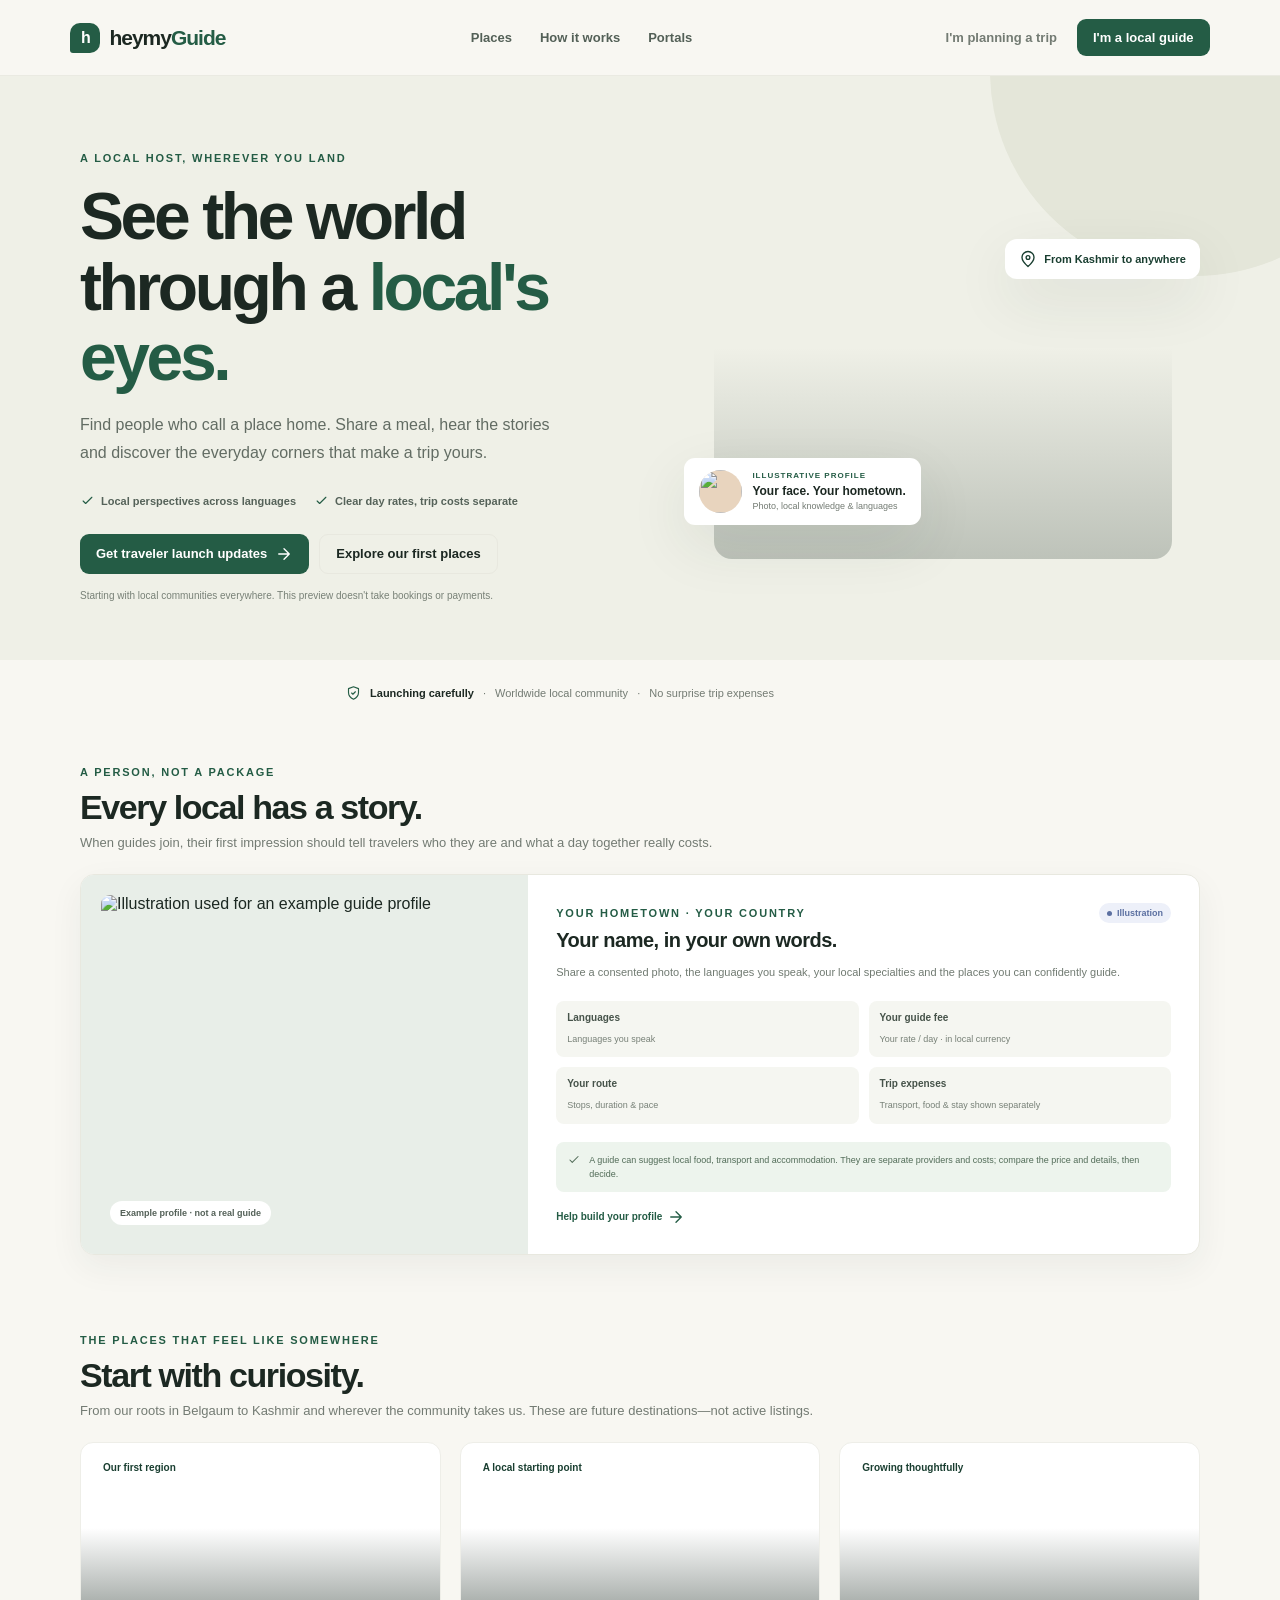
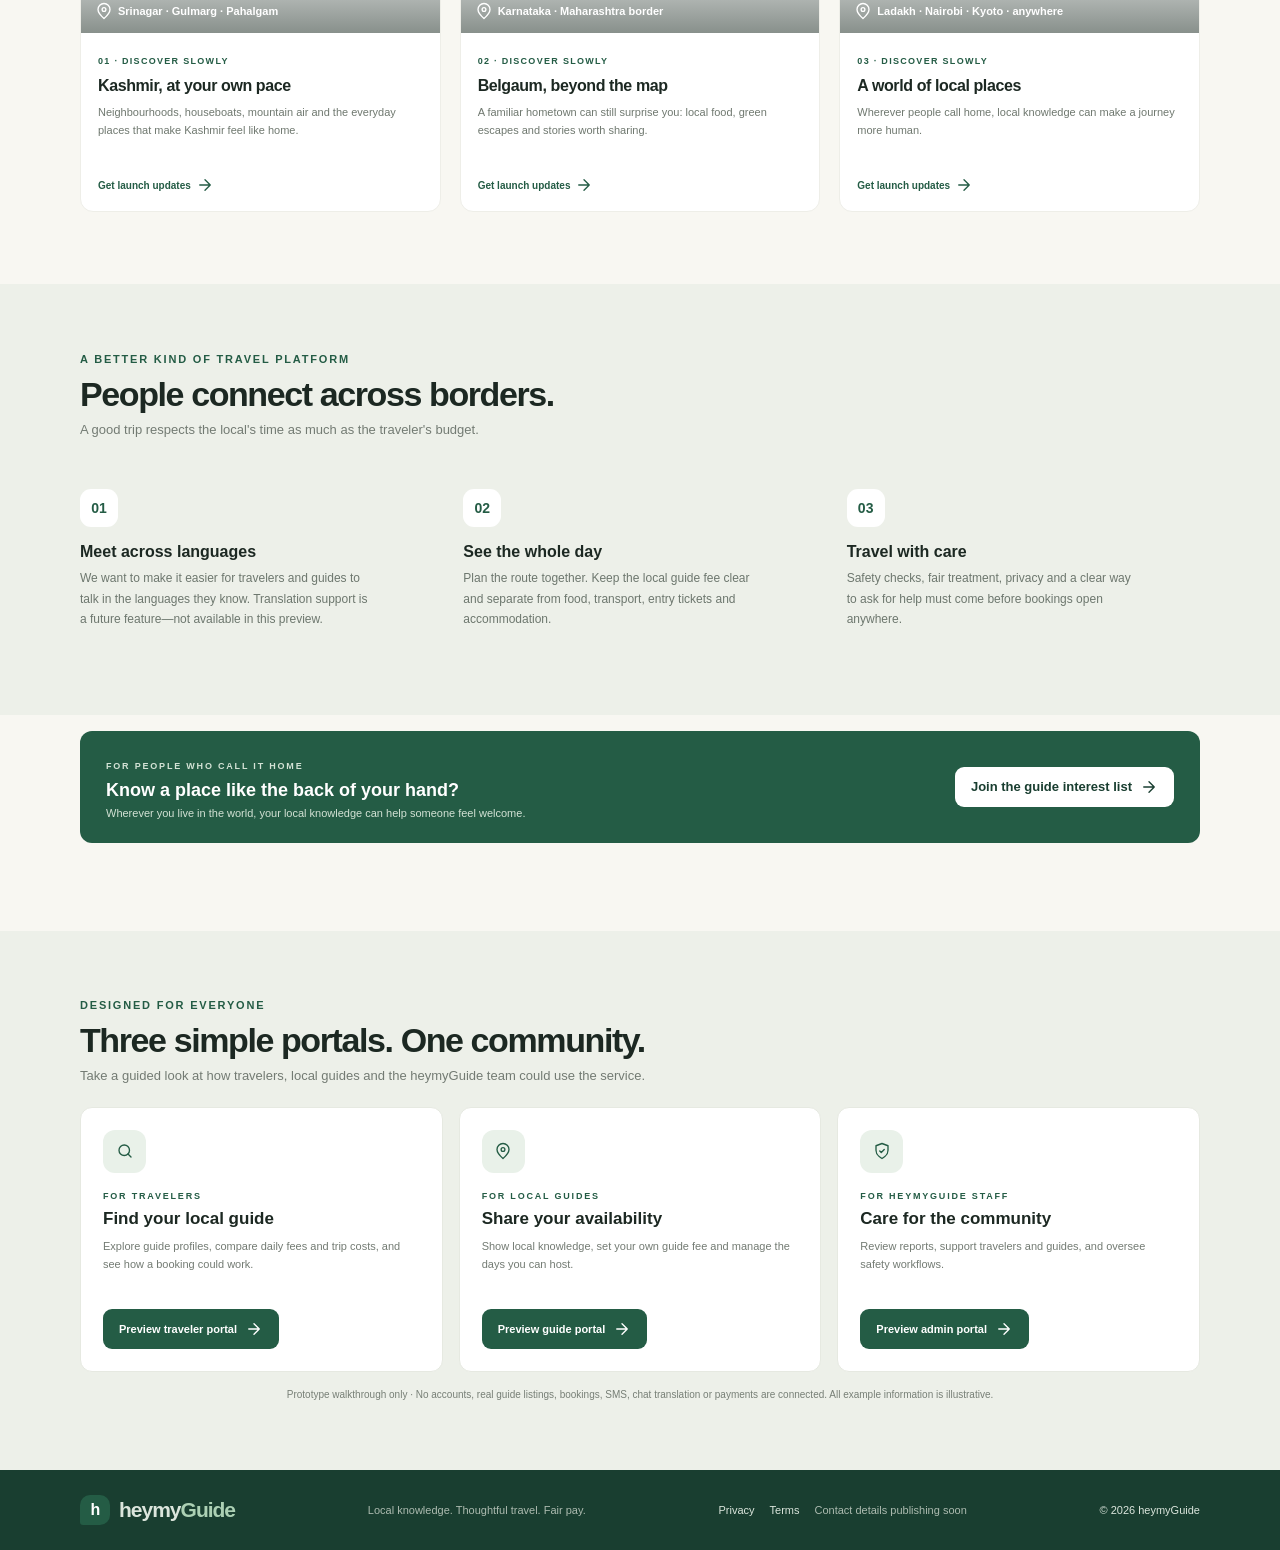
==== public/index.html @ 4f6e4b6c "Add heymyGuide public website Co-authored-by: Copilot <223556219+Copilot@users.noreply.github.com>" ====
<!doctype html>
<html lang="en">
  <head>
    <meta charset="UTF-8" />
    <meta name="viewport" content="width=device-width, initial-scale=1.0" />
    <meta name="theme-color" content="#f8f7f2" />
    <meta
      name="description"
      content="Travel beyond the guidebook with heymyGuide. Join our traveler launch list or help shape a more local way to explore."
    />
    <meta property="og:type" content="website" />
    <meta property="og:locale" content="en_IN" />
    <meta property="og:title" content="heymyGuide — travel like you belong" />
    <meta property="og:description" content="Discover local knowledge, thoughtful travel and clearer costs. Coming soon." />
    <meta name="color-scheme" content="light" />
    <link rel="icon" href="data:image/svg+xml,%3Csvg xmlns='http://www.w3.org/2000/svg' viewBox='0 0 40 40'%3E%3Crect width='40' height='40' rx='12' fill='%23245c45'/%3E%3Ctext x='12' y='29' fill='white' font-family='Arial' font-size='29' font-weight='700'%3Eh%3C/text%3E%3C/svg%3E" />
    <title>heymyGuide — travel like you belong</title>
    <link rel="stylesheet" href="styles.css" />
    <script src="app.js" defer></script>
  </head>
  <body>
    <div id="app"></div>
    <noscript>This heymyGuide prototype requires JavaScript to run.</noscript>
  </body>
</html>
---- public/styles.css ----
:root {
  color-scheme: light;
  --ink: #1c2822;
  --muted: #737b73;
  --line: #e8e8df;
  --paper: #f8f7f2;
  --white: #fff;
  --green: #245c45;
  --green-dark: #193e30;
  --green-light: #e9f1e9;
  --orange: #e9825e;
  --yellow: #f3cb73;
  --red: #bd554d;
  --shadow: 0 20px 60px rgb(34 52 43 / 9%);
  font-family: "DM Sans", sans-serif;
  font-synthesis: none;
  text-rendering: optimizeLegibility;
}

* { box-sizing: border-box; }
body { margin: 0; min-width: 320px; background: var(--paper); color: var(--ink); }
button, input, select, textarea { font: inherit; }
button { cursor: pointer; }
a { color: inherit; text-decoration: none; }
button:focus-visible, a:focus-visible, input:focus-visible, select:focus-visible, textarea:focus-visible {
  outline: 3px solid #e8ae62;
  outline-offset: 3px;
}
.icon { width: 18px; height: 18px; display: inline-block; flex: 0 0 auto; }
.topbar {
  height: 76px; padding: 0 max(5.5vw, 24px); display: flex; align-items: center;
  justify-content: space-between; gap: 24px; background: rgb(248 247 242 / 94%);
  border-bottom: 1px solid rgb(232 232 223 / 80%); position: sticky; top: 0; z-index: 20;
  backdrop-filter: blur(16px);
}
.brand { display: inline-flex; align-items: center; gap: 9px; font: 800 21px "Manrope", sans-serif; letter-spacing: -1px; white-space: nowrap; }
.brand-mark { width: 30px; height: 30px; display: grid; place-items: center; background: var(--green); color: white; border-radius: 10px 10px 10px 3px; font: 800 16px "Manrope", sans-serif; }
.brand em { color: var(--green); font-style: normal; }
.top-nav { display: flex; align-items: center; gap: 28px; color: #536057; font-size: 13px; font-weight: 600; }
.top-nav a:hover { color: var(--green); }
.top-actions { display: flex; align-items: center; gap: 12px; }
.btn { display: inline-flex; align-items: center; justify-content: center; gap: 8px; border: 0; border-radius: 9px; padding: 11px 16px; font-size: 13px; font-weight: 700; transition: .18s ease; }
.btn:hover { transform: translateY(-1px); }
.btn-primary { background: var(--green); color: white; }
.btn-primary:hover { background: var(--green-dark); }
.btn-dark { background: var(--ink); color: white; }
.btn-outline { background: transparent; border: 1px solid var(--line); color: var(--ink); }
.btn-outline:hover { border-color: var(--green); color: var(--green); }
.btn-quiet { background: transparent; color: var(--muted); padding-inline: 8px; }
.btn-danger { background: #faeeec; color: var(--red); }
.btn-small { padding: 9px 12px; font-size: 12px; }
.avatar { width: 42px; height: 42px; display: inline-grid; place-items: center; border-radius: 50%; overflow: hidden; background: #e8d4be; color: #594b3d; font-weight: 700; }
.avatar img { width: 100%; height: 100%; object-fit: cover; }
.avatar-sm { width: 33px; height: 33px; font-size: 12px; }
.role-tabs { display: flex; align-items: center; gap: 4px; background: #efeee8; border-radius: 10px; padding: 4px; }
.role-tab { border: 0; border-radius: 7px; color: #677068; background: transparent; padding: 8px 11px; font-size: 11px; font-weight: 700; white-space: nowrap; }
.role-tab.active { background: white; color: var(--green-dark); box-shadow: 0 2px 6px rgb(37 45 39 / 8%); }
.page { min-height: calc(100vh - 76px); }
.container { width: min(1120px, calc(100% - 48px)); margin: 0 auto; }
.eyebrow { color: var(--green); font-size: 11px; font-weight: 800; letter-spacing: 1.8px; text-transform: uppercase; }
.muted { color: var(--muted); }
.section-heading { display: flex; align-items: end; justify-content: space-between; gap: 20px; margin-bottom: 24px; }
.section-heading h2 { margin: 8px 0 0; font: 700 clamp(24px, 3vw, 34px) "Manrope", sans-serif; letter-spacing: -1.4px; }
.section-heading p { margin: 8px 0 0; font-size: 13px; color: var(--muted); }

/* Customer experience */
.hero { position: relative; overflow: hidden; padding: 72px 0 56px; background: #eff0e7; }
.hero::after { content: ""; position: absolute; width: 410px; height: 410px; border-radius: 50%; background: #e4e6d9; right: -120px; top: -210px; }
.hero-grid { display: grid; grid-template-columns: 1fr .93fr; align-items: center; gap: 50px; position: relative; z-index: 1; }
.hero-copy h1 { max-width: 590px; margin: 15px 0 18px; font: 800 clamp(43px, 5.3vw, 66px)/1.07 "Manrope", sans-serif; letter-spacing: -3.4px; }
.hero-copy h1 span { color: var(--green); }
.hero-copy > p { max-width: 475px; margin: 0; color: #626c63; font-size: 16px; line-height: 1.75; }
.hero-points { display: flex; gap: 18px; margin-top: 25px; color: #556259; font-size: 11px; font-weight: 600; }
.hero-points span { display: inline-flex; align-items: center; gap: 6px; }
.hero-points .icon { width: 15px; color: var(--green); }
.hero-visual { position: relative; min-height: 365px; }
.hero-photo { position: absolute; inset: 0 28px 0 30px; border-radius: 145px 145px 18px 18px; background: linear-gradient(0deg, rgb(24 43 33 / 23%), transparent 58%), url("images/kashmir.svg") center 48%/cover; }
.hero-note { position: absolute; left: 0; bottom: 34px; padding: 12px 15px; background: white; box-shadow: var(--shadow); border-radius: 11px; display: flex; gap: 10px; align-items: center; font-size: 12px; }
.hero-note strong { display: block; font-size: 12px; }
.hero-note small { display: block; margin-top: 3px; color: var(--muted); font-size: 9px; }
.host-avatar { width: 43px; height: 43px; flex: 0 0 auto; border-radius: 50%; background: #e8d4be; }
.preview-label { display: block; margin-bottom: 4px; color: var(--green); font-size: 8px; font-weight: 800; letter-spacing: 1px; }
.rating-badge { position: absolute; top: 45px; right: 0; background: white; border-radius: 12px; padding: 11px 14px; box-shadow: var(--shadow); font-size: 12px; font-weight: 700; }
.rating-badge span { color: #d29b36; }
.search-wrap { position: relative; z-index: 3; margin-top: -28px; }
.search-bar { display: grid; grid-template-columns: 1.2fr 1fr .9fr auto; align-items: center; gap: 0; padding: 9px; border-radius: 12px; background: white; box-shadow: 0 14px 40px rgb(38 51 42 / 12%); }
.search-field { display: flex; flex-direction: column; padding: 2px 18px; border-right: 1px solid var(--line); }
.search-field label { margin-bottom: 5px; font-size: 10px; font-weight: 800; }
.search-field input, .search-field select { border: 0; outline: 0; background: transparent; color: #667067; font-size: 12px; min-width: 0; }
.search-field select { cursor: pointer; }
.search-bar .btn { margin: 0 3px; height: 47px; }
.trust-row { display: flex; justify-content: center; align-items: center; gap: 9px; margin: 24px 0 56px; color: var(--muted); font-size: 11px; }
.trust-row strong { color: var(--ink); }
.trust-row .icon { width: 15px; color: var(--green); }
.guide-section { padding: 3px 0 72px; scroll-margin-top: 90px; }
.filters { display: flex; align-items: center; gap: 8px; margin-bottom: 23px; overflow-x: auto; padding-bottom: 4px; }
.filter-chip { flex: 0 0 auto; padding: 9px 13px; border-radius: 20px; border: 1px solid var(--line); color: #667067; background: transparent; font-size: 11px; font-weight: 700; }
.filter-chip.active { color: white; background: var(--green); border-color: var(--green); }
.guide-grid { display: grid; grid-template-columns: repeat(3, 1fr); gap: 19px; }
.guide-card { overflow: hidden; background: white; border-radius: 13px; border: 1px solid #eeeee8; transition: .2s ease; }
.guide-card:hover { transform: translateY(-4px); box-shadow: var(--shadow); }
.guide-cover { height: 190px; position: relative; background-size: cover; background-position: center; }
.guide-cover::after { content: ""; position: absolute; inset: 48% 0 0; background: linear-gradient(transparent, rgb(18 34 25 / 50%)); }
.card-tag { position: absolute; left: 13px; top: 13px; z-index: 1; padding: 6px 9px; border-radius: 20px; background: white; color: var(--green-dark); font-size: 10px; font-weight: 800; }
.like-btn { position: absolute; right: 12px; top: 12px; z-index: 1; display: grid; place-items: center; width: 31px; height: 31px; border: 0; border-radius: 50%; background: white; color: #5e6860; }
.like-btn.liked { color: #c75859; }
.guide-cover-caption { position: absolute; z-index: 1; left: 14px; bottom: 13px; color: white; font-size: 12px; font-weight: 700; }
.guide-card-body { padding: 15px; }
.guide-card-top { display: flex; align-items: start; justify-content: space-between; gap: 10px; }
.guide-name { margin: 0; font: 700 16px "Manrope", sans-serif; letter-spacing: -.3px; }
.guide-place { margin-top: 4px; color: var(--muted); font-size: 11px; }
.rating { white-space: nowrap; font-size: 11px; font-weight: 700; }
.rating span { color: #db9a28; }
.guide-description { min-height: 39px; margin: 13px 0; color: #727a72; font-size: 11px; line-height: 1.65; }
.guide-tags { display: flex; flex-wrap: wrap; gap: 6px; min-height: 22px; }
.guide-tags span { padding: 5px 8px; border-radius: 5px; background: #f2f3ee; color: #657067; font-size: 9px; font-weight: 600; }
.guide-card-bottom { display: flex; justify-content: space-between; align-items: center; gap: 10px; margin-top: 15px; padding-top: 13px; border-top: 1px solid #eeeee8; }
.guide-price { font: 800 18px "Manrope", sans-serif; }
.guide-price small { font: 500 10px "DM Sans", sans-serif; color: var(--muted); }
.no-results { padding: 45px; text-align: center; color: var(--muted); background: white; border-radius: 12px; }
.how-section { padding: 65px 0; background: #edf0e9; }
.steps { display: grid; grid-template-columns: repeat(3, 1fr); gap: 30px; margin-top: 32px; }
.step-card { padding: 20px 0; }
.step-number { display: grid; place-items: center; width: 38px; height: 38px; border-radius: 11px; background: white; color: var(--green); font: 800 14px "Manrope", sans-serif; }
.step-card h3 { margin: 16px 0 7px; font: 700 16px "Manrope", sans-serif; }
.step-card p { margin: 0; max-width: 290px; color: #6d776e; font-size: 12px; line-height: 1.7; }
.footer { padding: 25px 0; background: var(--green-dark); color: #dbe5dc; }
.footer-inner { display: flex; align-items: center; justify-content: space-between; gap: 15px; font-size: 11px; }
.footer .brand em { color: #acd0b4; }
.footer-note { color: #adbbb0; }

/* Shared application views */
.app-shell { display: grid; grid-template-columns: 226px 1fr; min-height: calc(100vh - 76px); }
.sidebar { padding: 26px 15px; background: white; border-right: 1px solid var(--line); }
.side-label { margin: 10px 12px 12px; color: #939b93; font-size: 9px; font-weight: 800; letter-spacing: 1.5px; text-transform: uppercase; }
.side-link { width: 100%; display: flex; align-items: center; gap: 11px; border: 0; border-radius: 8px; background: transparent; color: #687169; padding: 11px 12px; margin: 2px 0; text-align: left; font-size: 12px; font-weight: 600; }
.side-link:hover, .side-link.active { background: #eef3ed; color: var(--green-dark); }
.side-link .icon { width: 17px; }
.side-count { margin-left: auto; padding: 3px 7px; background: #f6e8df; color: #ac6341; border-radius: 10px; font-size: 9px; }
.sidebar-help { margin: 40px 6px 0; padding: 15px 13px; border-radius: 10px; background: #f2f4ee; }
.sidebar-help strong { font-size: 11px; }
.sidebar-help p { color: var(--muted); font-size: 10px; line-height: 1.6; }
.app-main { min-width: 0; padding: 31px clamp(22px, 4vw, 54px) 55px; }
.app-heading { display: flex; align-items: center; justify-content: space-between; gap: 16px; margin-bottom: 25px; }
.app-heading h1 { margin: 0; font: 800 25px "Manrope", sans-serif; letter-spacing: -1px; }
.app-heading p { margin: 6px 0 0; color: var(--muted); font-size: 12px; }
.app-heading-actions { display: flex; gap: 9px; align-items: center; }
.welcome-strip { display: flex; align-items: center; justify-content: space-between; gap: 15px; margin: 4px 0 23px; padding: 20px 22px; border-radius: 12px; background: var(--green); color: white; }
.welcome-strip h2 { margin: 0; font: 700 18px "Manrope", sans-serif; }
.welcome-strip p { margin: 6px 0 0; color: #d3e2d5; font-size: 11px; }
.welcome-strip .btn { background: white; color: var(--green-dark); }
.stat-grid { display: grid; grid-template-columns: repeat(4, 1fr); gap: 13px; margin: 19px 0 25px; }
.stat-card { padding: 16px 17px; background: white; border: 1px solid #ebede7; border-radius: 10px; }
.stat-label { color: var(--muted); font-size: 10px; font-weight: 600; }
.stat-value { margin-top: 8px; font: 800 24px "Manrope", sans-serif; letter-spacing: -1px; }
.stat-foot { margin-top: 5px; color: var(--green); font-size: 9px; }
.dashboard-grid { display: grid; grid-template-columns: 1.35fr .85fr; gap: 16px; align-items: start; }
.panel { padding: 19px; background: white; border: 1px solid #ebede7; border-radius: 11px; }
.panel-heading { display: flex; justify-content: space-between; align-items: center; gap: 10px; margin-bottom: 15px; }
.panel-heading h3 { margin: 0; font: 700 14px "Manrope", sans-serif; }
.panel-heading a, .text-link { color: var(--green); font-size: 10px; font-weight: 700; }
.table-wrap { overflow-x: auto; }
table { width: 100%; border-collapse: collapse; text-align: left; }
th { padding: 10px 8px; color: #858d85; border-bottom: 1px solid var(--line); font-size: 9px; font-weight: 700; white-space: nowrap; }
td { padding: 12px 8px; border-bottom: 1px solid #f0f0eb; color: #59645b; font-size: 10px; white-space: nowrap; }
tbody tr:last-child td { border-bottom: 0; }
.person-cell { display: flex; align-items: center; gap: 8px; color: var(--ink); font-weight: 700; }
.person-cell .avatar { width: 30px; height: 30px; font-size: 10px; }
.badge { display: inline-flex; align-items: center; gap: 5px; padding: 5px 8px; border-radius: 20px; font-size: 9px; font-weight: 700; white-space: nowrap; }
.badge::before { content: ""; width: 5px; height: 5px; background: currentColor; border-radius: 50%; }
.badge-pending { color: #a8762c; background: #fbf3df; }
.badge-approved { color: #387454; background: #e8f3e9; }
.badge-rejected, .badge-urgent { color: #ae4c43; background: #faecea; }
.badge-review { color: #5c70a1; background: #edf0f9; }
.profile-banner { display: flex; gap: 17px; align-items: center; padding: 18px; background: white; border: 1px solid #ebede7; border-radius: 11px; }
.profile-banner .avatar { width: 61px; height: 61px; }
.profile-banner h3 { margin: 0 0 4px; font: 700 16px "Manrope", sans-serif; }
.profile-banner p { margin: 0; color: var(--muted); font-size: 11px; }
.profile-banner .btn { margin-left: auto; }
.progress-track { height: 6px; background: #edf0e9; border-radius: 8px; overflow: hidden; }
.progress-track span { display: block; height: 100%; background: var(--green); border-radius: inherit; transition: width .3s ease; }
.check-list { display: grid; gap: 12px; margin-top: 17px; }
.check-row { display: flex; align-items: center; gap: 9px; color: #536057; font-size: 11px; }
.check-mark { width: 19px; height: 19px; display: grid; place-items: center; border-radius: 50%; background: #e8f3e9; color: var(--green); font-size: 11px; }
.check-pending { background: #f2f1e9; color: #9c8b65; }
.gig-card { display: flex; gap: 14px; padding: 14px 0; border-bottom: 1px solid #efefe9; }
.gig-card:last-child { padding-bottom: 0; border-bottom: 0; }
.gig-thumb { width: 74px; height: 66px; flex: 0 0 auto; border-radius: 8px; background-position: center; background-size: cover; }
.gig-info { flex: 1; min-width: 0; }
.gig-info h4 { margin: 2px 0 5px; font: 700 12px "Manrope", sans-serif; }
.gig-info p { margin: 0; color: var(--muted); font-size: 10px; }
.gig-price { display: block; margin-top: 7px; color: var(--green); font-size: 11px; font-weight: 800; }
.activity-row { display: flex; gap: 11px; padding: 11px 0; border-bottom: 1px solid #efefe9; }
.activity-row:last-child { border-bottom: 0; }
.activity-dot { width: 8px; height: 8px; flex: 0 0 auto; margin: 4px 2px 0; border-radius: 50%; background: var(--orange); }
.activity-row p { margin: 0; color: #536057; font-size: 10px; line-height: 1.55; }
.activity-row small { display: block; margin-top: 4px; color: #989e97; font-size: 9px; }
.empty-state { padding: 25px; text-align: center; color: var(--muted); font-size: 12px; }
.verification-note { display: flex; gap: 11px; margin-top: 17px; padding: 13px; background: #fcf5e8; border-radius: 9px; color: #786642; font-size: 10px; line-height: 1.55; }
.verification-note strong { display: block; margin-bottom: 3px; color: #5d4c2b; }
.complaint-card { display: grid; grid-template-columns: 1fr auto; gap: 15px; align-items: start; padding: 15px 0; border-bottom: 1px solid #efefe9; }
.complaint-card:last-child { border-bottom: 0; }
.complaint-card h4 { margin: 6px 0 4px; font-size: 12px; }
.complaint-card p { margin: 0; color: var(--muted); font-size: 10px; line-height: 1.6; }
.complaint-actions { display: flex; flex-direction: column; gap: 7px; }
.admin-alert { margin: 0 0 20px; padding: 11px 14px; background: #f9f1e5; color: #786642; border-radius: 8px; font-size: 10px; }
.page-content { display: none; }
.page-content.active { display: block; }
.mobile-menu { display: none; }

/* Dialogs and messaging */
.modal-backdrop { position: fixed; inset: 0; display: grid; place-items: center; padding: 20px; background: rgb(22 34 27 / 48%); z-index: 60; }
.modal { position: relative; width: min(470px, 100%); max-height: min(90vh, 780px); overflow-y: auto; padding: 25px; border-radius: 15px; background: white; box-shadow: 0 30px 90px rgb(0 0 0 / 20%); }
.modal h2 { margin: 0; font: 800 22px "Manrope", sans-serif; letter-spacing: -.8px; }
.modal-subtitle { margin: 8px 0 20px; color: var(--muted); font-size: 12px; line-height: 1.65; }
.modal-close { position: absolute; top: 17px; right: 17px; width: 31px; height: 31px; border: 0; border-radius: 50%; background: #f2f3ef; color: #58625a; font-size: 17px; }
.form-group { margin: 13px 0; }
.form-group label { display: block; margin-bottom: 6px; color: #556057; font-size: 10px; font-weight: 700; }
.form-group input, .form-group textarea, .form-group select { width: 100%; padding: 11px 12px; border: 1px solid var(--line); border-radius: 8px; background: white; color: var(--ink); font-size: 12px; }
.form-group textarea { min-height: 85px; resize: vertical; }
.modal .btn { width: 100%; margin-top: 8px; }
.modal-notice { margin-top: 13px; padding: 11px; border-radius: 8px; background: #f2f4ee; color: #647064; font-size: 10px; line-height: 1.6; }
.chat-widget { position: fixed; right: 24px; bottom: 23px; z-index: 30; }
.chat-launch { width: 54px; height: 54px; display: grid; place-items: center; border: 0; border-radius: 50%; background: var(--green); color: white; box-shadow: 0 8px 25px rgb(28 70 49 / 30%); }
.chat-window { position: absolute; right: 0; bottom: 67px; width: min(360px, calc(100vw - 32px)); display: none; overflow: hidden; border-radius: 14px; background: white; box-shadow: 0 18px 60px rgb(24 39 29 / 20%); }
.chat-window.open { display: flex; flex-direction: column; }
.chat-head { display: flex; align-items: center; gap: 10px; padding: 13px 15px; background: var(--green); color: white; }
.chat-head .avatar { width: 34px; height: 34px; }
.chat-head strong { display: block; font-size: 11px; }
.chat-head small { color: #d6e5d7; font-size: 9px; }
.chat-head button { margin-left: auto; border: 0; background: transparent; color: white; font-size: 18px; }
.chat-messages { display: flex; flex-direction: column; gap: 8px; height: 245px; overflow-y: auto; padding: 15px; background: #fafaf7; }
.chat-bubble { max-width: 83%; padding: 9px 11px; border-radius: 11px 11px 11px 3px; background: white; color: #505b52; font-size: 10px; line-height: 1.55; box-shadow: 0 2px 8px rgb(0 0 0 / 4%); }
.chat-bubble.mine { align-self: flex-end; color: white; background: var(--green); border-radius: 11px 11px 3px 11px; }
.chat-input-row { display: flex; gap: 7px; padding: 10px; border-top: 1px solid var(--line); }
.chat-input-row input { min-width: 0; flex: 1; border: 1px solid var(--line); border-radius: 7px; padding: 9px 10px; font-size: 10px; }
.chat-input-row button { width: 36px; border: 0; border-radius: 7px; background: var(--green); color: white; }
.toast { position: fixed; left: 50%; bottom: 24px; z-index: 80; transform: translate(-50%, 16px); opacity: 0; padding: 11px 17px; border-radius: 8px; background: var(--ink); color: white; box-shadow: var(--shadow); font-size: 11px; pointer-events: none; transition: .25s ease; }
.toast.show { transform: translate(-50%, 0); opacity: 1; }

@media (max-width: 960px) {
  .topbar { padding-inline: 24px; }
  .top-nav { display: none; }
  .hero-grid { gap: 25px; }
  .guide-grid { grid-template-columns: repeat(2, 1fr); }
  .app-shell { grid-template-columns: 190px 1fr; }
  .stat-grid { grid-template-columns: repeat(2, 1fr); }
}
@media (max-width: 700px) {
  .topbar { height: 66px; padding-inline: 16px; gap: 8px; }
  .brand { font-size: 18px; }
  .role-tabs { margin-left: auto; }
  .role-tab { padding: 7px 8px; font-size: 9px; }
  .top-actions .btn { display: none; }
  .container { width: min(100% - 32px, 520px); }
  .hero { padding: 45px 0 42px; }
  .hero-grid { grid-template-columns: 1fr; gap: 24px; }
  .hero-copy h1 { max-width: 500px; font-size: clamp(42px, 12vw, 58px); letter-spacing: -2.7px; }
  .hero-copy > p { font-size: 14px; }
  .hero-visual { min-height: 295px; }
  .hero-photo { inset: 0 20px 0 18px; border-radius: 110px 110px 14px 14px; }
  .rating-badge { top: 26px; }
  .hero-note { bottom: 17px; }
  .hero-points { flex-wrap: wrap; gap: 11px 15px; font-size: 10px; }
  .search-wrap { margin-top: 17px; }
  .search-bar { grid-template-columns: 1fr 1fr; gap: 10px 0; padding: 12px; }
  .search-field { padding: 5px 9px; }
  .search-field:nth-child(2) { border-right: 0; }
  .search-field:nth-child(3) { border-top: 1px solid var(--line); padding-top: 12px; }
  .search-bar .btn { margin: 4px; height: 43px; }
  .trust-row { flex-wrap: wrap; margin: 20px 0 42px; font-size: 10px; }
  .guide-section { padding-bottom: 45px; }
  .section-heading { align-items: start; }
  .portal-entry-grid { grid-template-columns: 1fr; }
  .portal-entry p { min-height: auto; }
  .portal-section { padding: 45px 0; }
  .portal-modal { padding: 20px 16px; }
  .demo-slots { grid-template-columns: 1fr; }
  .location-select-grid { grid-template-columns: 1fr; }
  .local-guide-grid { grid-template-columns: 1fr; }
  .directory-heading { align-items: flex-start; }
  .admin-demo-metrics { grid-template-columns: repeat(2, 1fr); }
  .portal-module-heading { align-items: flex-start; }
  .chat-preview-controls { align-items: stretch; }
  .chat-preview-controls label { width: 100%; }
  .section-heading .btn { display: none; }
  .guide-grid { grid-template-columns: 1fr; }
  .guide-cover { height: 210px; }
  .guide-description { min-height: auto; }
  .steps { grid-template-columns: 1fr; gap: 10px; }
  .step-card { padding: 8px 0; }
  .footer-inner { flex-direction: column; text-align: center; }
  .app-shell { display: block; min-height: calc(100vh - 66px); }
  .sidebar { position: sticky; top: 66px; z-index: 10; display: flex; gap: 5px; overflow-x: auto; padding: 9px 12px; border-right: 0; border-bottom: 1px solid var(--line); }
  .side-label, .sidebar-help { display: none; }
  .side-link { flex: 0 0 auto; width: auto; padding: 9px 11px; font-size: 10px; }
  .side-link .icon { width: 15px; height: 15px; }
  .side-count { display: none; }
  .app-main { padding: 24px 16px 45px; }
  .app-heading { align-items: start; }
  .app-heading h1 { font-size: 21px; }
  .app-heading p { max-width: 240px; line-height: 1.5; }
  .app-heading-actions .btn { padding: 9px; font-size: 10px; }
  .welcome-strip { align-items: start; padding: 16px; }
  .welcome-strip .btn { padding: 9px; font-size: 10px; }
  .stat-grid { gap: 9px; }
  .stat-card { padding: 13px; }
  .stat-value { font-size: 20px; }
  .dashboard-grid { grid-template-columns: 1fr; }
  .panel { padding: 15px; }
  .profile-banner { flex-wrap: wrap; }
  .profile-banner .btn { margin-left: 0; }
  .complaint-card { grid-template-columns: 1fr; }
  .complaint-actions { flex-direction: row; }
}

/* Public pre-launch site */
.hero-copy h1 { max-width: 610px; }
.hero-actions { display: flex; flex-wrap: wrap; gap: 10px; margin-top: 24px; }
.hero-disclaimer { margin-top: 13px !important; color: #788177 !important; font-size: 10px !important; }
.launch-badge { position: absolute; top: 45px; right: 0; display: inline-flex; align-items: center; gap: 7px; padding: 11px 14px; border-radius: 12px; background: white; box-shadow: var(--shadow); color: var(--green-dark); font-size: 11px; font-weight: 700; }
.avatar-green { background: #dae6d9; color: #345a41; }
.place-grid { display: grid; grid-template-columns: repeat(3, 1fr); gap: 19px; align-items: start; }
.place-card { overflow: hidden; border: 1px solid #eeeee8; border-radius: 13px; background: white; transition: .2s ease; }
.place-card:hover { transform: translateY(-4px); box-shadow: var(--shadow); }
.place-cover { position: relative; height: 190px; background-position: center; background-size: cover; }
.place-cover-kashmir { background-image: url("images/kashmir.svg"); }
.place-cover-belgaum { background-image: url("images/belgaum.svg"); }
.place-cover-ladakh { background-image: url("images/ladakh.svg"); }
.place-cover::after { position: absolute; inset: 45% 0 0; background: linear-gradient(transparent, rgb(18 34 25 / 50%)); content: ""; }
.place-cover .card-tag { z-index: 1; }
.place-cover-caption { position: absolute; z-index: 1; bottom: 13px; left: 14px; display: inline-flex; align-items: center; gap: 5px; color: white; font-size: 11px; font-weight: 700; }
.place-card-body { padding: 17px; }
.place-card-body .eyebrow { font-size: 9px; letter-spacing: 1.3px; }
.place-card-body h3 { margin: 9px 0 8px; font: 700 16px "Manrope", sans-serif; letter-spacing: -.4px; }
.place-card-body p { min-height: 59px; margin: 0 0 13px; color: #6f786f; font-size: 11px; line-height: 1.65; }
.text-link { display: inline-flex; align-items: center; gap: 5px; border: 0; background: transparent; padding: 0; font-size: 10px; }
.text-link:hover { color: var(--green-dark); }
.guide-cta { padding-top: 12px; padding-bottom: 65px; }
.portal-section { padding: 64px 0 70px; background: #edf0e9; scroll-margin-top: 90px; }
.portal-entry-grid { display: grid; grid-template-columns: repeat(3, 1fr); gap: 16px; }
.portal-entry { display: flex; flex-direction: column; align-items: flex-start; padding: 22px; border: 1px solid #e6e9e1; border-radius: 12px; background: white; }
.portal-entry-icon { display: grid; place-items: center; width: 43px; height: 43px; margin-bottom: 18px; border-radius: 12px; background: var(--green-light); color: var(--green); }
.portal-entry > .eyebrow { font-size: 9px; }
.portal-entry h3 { margin: 8px 0; font: 700 17px "Manrope", sans-serif; }
.portal-entry p { min-height: 55px; margin: 0 0 17px; color: var(--muted); font-size: 11px; line-height: 1.65; }
.portal-entry .btn { margin-top: auto; font-size: 11px; }
.portal-disclaimer { margin: 17px 0 0; color: #777f76; font-size: 10px; text-align: center; }
.portal-modal { width: min(740px, 100%); }
.portal-demo { display: grid; gap: 14px; }
.demo-banner { display: flex; align-items: center; gap: 9px; padding: 11px 12px; border: 1px solid #f1dfb8; border-radius: 9px; background: #fff8e9; color: #755e30; font-size: 10px; line-height: 1.5; }
.demo-banner .icon { flex: 0 0 auto; }
.portal-welcome { display: flex; justify-content: space-between; gap: 14px; align-items: center; padding: 17px; border-radius: 10px; background: #eef3ed; }
.portal-welcome h3 { margin: 5px 0; font: 700 17px "Manrope", sans-serif; }
.portal-welcome p, .portal-copy { margin: 0; color: var(--muted); font-size: 11px; line-height: 1.65; }
.demo-avatar { display: grid; place-items: center; width: 42px; height: 42px; flex: 0 0 auto; border-radius: 50%; background: var(--green); color: white; font-weight: 800; }
.portal-module { padding: 15px; border: 1px solid var(--line); border-radius: 10px; background: white; }
.portal-module-heading { display: flex; justify-content: space-between; gap: 12px; align-items: center; margin-bottom: 10px; }
.portal-module-heading h3 { margin: 4px 0 0; font: 700 13px "Manrope", sans-serif; }
.portal-summary-grid { display: grid; grid-template-columns: repeat(2, 1fr); gap: 9px; }
.portal-summary-grid > div, .admin-demo-metrics > div { display: grid; gap: 5px; padding: 11px; border-radius: 8px; background: #f6f7f3; }
.portal-summary-grid span, .admin-demo-metrics span { color: var(--muted); font-size: 9px; }
.portal-summary-grid strong { font-size: 10px; }
.location-select-grid { display: grid; grid-template-columns: repeat(3, minmax(0, 1fr)); gap: 9px; margin-top: 13px; }
.location-select-grid label { display: grid; gap: 6px; color: #536057; font-size: 9px; font-weight: 700; }
.location-select-grid select, .location-select-grid input { width: 100%; min-width: 0; padding: 9px; border: 1px solid var(--line); border-radius: 7px; background: white; color: var(--ink); font-size: 10px; }
.location-select-grid select:disabled { background: #f4f4f0; color: #969d95; }
.location-select-grid .location-other { margin-top: 1px; }
[hidden] { display: none !important; }
.directory-results { margin-top: 12px; }
.directory-heading { display: flex; justify-content: space-between; gap: 10px; align-items: center; margin-bottom: 9px; }
.directory-heading h4 { margin: 4px 0 0; font: 700 12px "Manrope", sans-serif; }
.local-guide-grid { display: grid; grid-template-columns: repeat(2, minmax(0, 1fr)); gap: 9px; }
.local-guide-result { padding: 13px; border: 1px solid #e8ebe4; border-radius: 9px; background: #fbfcf9; }
.local-guide-result h4 { margin: 9px 0 5px; font: 700 13px "Manrope", sans-serif; }
.local-guide-result > p:not(.portal-inline-note) { margin: 0; color: #687269; font-size: 10px; line-height: 1.6; }
.local-guide-result .local-guide-location { margin-bottom: 7px !important; color: #818a81 !important; font-size: 9px !important; }
.local-guide-result .local-guide-languages { margin-top: 8px !important; font-size: 9px !important; }
.directory-results > .portal-inline-note { margin: 8px 0; }
.guide-earnings-preview { display: flex; justify-content: space-between; gap: 10px; align-items: center; margin-top: 12px; padding: 10px; border-radius: 7px; background: #edf4ed; color: #4a6550; font-size: 9px; }
.guide-earnings-preview strong { font-size: 12px; }
.guide-earnings-preview small { font-size: 9px; font-weight: 500; }
.earnings-row { display: flex; justify-content: space-between; gap: 12px; padding: 10px 0; border-top: 1px solid #efefe9; color: #606b62; font-size: 10px; }
.earnings-row strong { color: var(--green); white-space: nowrap; }
.guide-rate-form { margin-top: 12px; padding: 12px; border-radius: 8px; background: #f7f8f4; }
.guide-rate-form > label { display: block; margin-bottom: 7px; color: #536057; font-size: 10px; font-weight: 700; }
.guide-rate-fields { display: grid; grid-template-columns: minmax(100px, .7fr) minmax(160px, 1fr) auto; gap: 8px; }
.guide-rate-fields input, .guide-rate-fields select { min-width: 0; padding: 9px; border: 1px solid var(--line); border-radius: 7px; background: white; color: var(--ink); font-size: 10px; }
.guide-rate-fields .btn { padding: 9px 10px; font-size: 10px; }
.guide-rate-status { min-height: 14px; margin: 6px 0 0; color: var(--green); font-size: 9px; line-height: 1.5; }
.guide-rate-status.error { color: #a33e39; }
.demo-slots { display: grid; grid-template-columns: repeat(2, 1fr); gap: 8px; }
.demo-slot { display: flex; justify-content: space-between; align-items: center; gap: 8px; padding: 10px; border: 1px solid var(--line); border-radius: 8px; background: white; color: var(--ink); text-align: left; font-size: 10px; }
.demo-slot:hover { border-color: var(--green); }
.demo-slot span { color: var(--green); font-size: 9px; }
.portal-inline-note { margin: 10px 0 0; color: #778077; font-size: 9px; line-height: 1.6; }
.cash-choice { display: flex; align-items: flex-start; gap: 9px; padding: 11px; border-radius: 8px; background: #f6f7f3; }
.cash-choice input { margin-top: 3px; accent-color: var(--green); }
.cash-choice strong, .cash-choice small { display: block; }
.cash-choice strong { font-size: 10px; }
.cash-choice small { margin-top: 4px; color: var(--muted); font-size: 9px; line-height: 1.5; }
.chat-preview { padding: 11px; border-radius: 8px; background: #f8f8f4; }
.chat-preview-message { width: fit-content; max-width: 90%; padding: 9px 11px; border-radius: 10px 10px 10px 2px; background: white; color: #515c53; font-size: 10px; line-height: 1.6; }
.chat-preview-controls { display: flex; flex-wrap: wrap; align-items: center; gap: 8px; margin-top: 10px; }
.chat-preview-controls label { color: #647064; font-size: 9px; font-weight: 700; }
.chat-preview-controls select { min-width: 120px; padding: 8px; border: 1px solid var(--line); border-radius: 7px; background: white; color: var(--ink); font-size: 10px; }
.demo-otp-label { display: block; max-width: 320px; color: #556057; font-size: 10px; }
.demo-otp-label input { display: block; width: 100%; margin-top: 6px; padding: 10px; border: 1px solid var(--line); border-radius: 7px; background: #f7f7f4; color: var(--muted); font-size: 10px; }
.admin-demo-metrics { display: grid; grid-template-columns: repeat(4, 1fr); gap: 8px; }
.admin-demo-metrics strong { font: 800 20px "Manrope", sans-serif; }
.portal-checklist { display: grid; gap: 9px; margin: 0; padding-left: 18px; color: #5c675e; font-size: 10px; line-height: 1.5; }
.profile-section { padding-top: 4px; }
.profile-preview-card { display: grid; grid-template-columns: .8fr 1.2fr; overflow: hidden; border: 1px solid var(--line); border-radius: 14px; background: white; box-shadow: 0 12px 34px rgb(34 52 43 / 6%); }
.profile-preview-photo { position: relative; min-height: 340px; padding: 20px; background: #e8eee8; }
.profile-preview-photo img { width: 100%; height: 100%; min-height: 300px; border-radius: 9px; object-fit: cover; }
.profile-preview-photo span { position: absolute; left: 29px; bottom: 29px; padding: 7px 10px; border-radius: 20px; background: white; color: #536057; font-size: 9px; font-weight: 700; }
.profile-preview-copy { padding: 28px; }
.profile-preview-title { display: flex; justify-content: space-between; gap: 14px; align-items: start; }
.profile-preview-title h3 { margin: 8px 0 0; font: 700 20px "Manrope", sans-serif; letter-spacing: -.5px; }
.profile-preview-copy > p { color: #707a71; font-size: 11px; line-height: 1.75; }
.profile-detail-grid { display: grid; grid-template-columns: 1fr 1fr; gap: 10px; margin: 18px 0; }
.profile-detail-grid > div { padding: 11px; border-radius: 8px; background: #f5f6f1; }
.profile-detail-grid strong { display: block; margin-bottom: 5px; color: #46534a; font-size: 10px; }
.profile-detail-grid span { color: #778077; font-size: 9px; line-height: 1.5; }
.expense-note { display: flex; gap: 8px; margin: 14px 0; padding: 11px; border-radius: 8px; background: #edf4ed; color: #526c58; font-size: 9px; line-height: 1.6; }
.expense-note .icon { width: 14px; height: 14px; flex: 0 0 auto; }
.guide-cta .welcome-strip { padding: 24px 26px; }
.guide-cta .welcome-strip h2 { margin-top: 7px; }
.guide-cta .welcome-strip .eyebrow { color: #d3e2d5; font-size: 9px; }
.footer-links { display: flex; flex-wrap: wrap; gap: 15px; }
.footer-links a:hover { color: white; text-decoration: underline; }
.footer-links span { color: #adbbb0; }
.trap-field { position: absolute !important; left: -10000px !important; width: 1px !important; height: 1px !important; overflow: hidden !important; }
.consent-row { display: flex; align-items: flex-start; gap: 9px; margin: 15px 0 0; color: #5c675e; font-size: 10px; line-height: 1.6; cursor: pointer; }
.consent-row input { flex: 0 0 auto; margin: 2px 0 0; accent-color: var(--green); }
.privacy-hint { color: #828980; font-size: 9px; line-height: 1.6; }
.privacy-hint a { color: var(--green); font-weight: 700; text-decoration: underline; }
.form-status { min-height: 18px; margin: 8px 0 2px; font-size: 10px; line-height: 1.5; }
.form-status.error { color: #a33e39; }
.form-status.info { color: #617164; }
.modal .btn:disabled { cursor: wait; opacity: .65; transform: none; }
.success-panel { padding: 18px; border-radius: 11px; background: #edf4ed; color: var(--green-dark); text-align: center; }
.success-panel > .icon { width: 35px; height: 35px; padding: 8px; border-radius: 50%; background: white; }
.success-panel h3 { margin: 11px 0 6px; font: 700 17px "Manrope", sans-serif; }
.success-panel p { margin: 0; color: #617164; font-size: 11px; line-height: 1.65; }
.readiness-card { display: flex; gap: 12px; align-items: flex-start; margin: 10px 0 17px; padding: 15px; border-radius: 10px; background: #f7f2e7; color: #786642; font-size: 11px; line-height: 1.6; }
.readiness-card .icon { flex: 0 0 auto; }
.readiness-card strong { display: block; color: #5d4c2b; }
.readiness-card p { margin: 5px 0 0; }
.modal .readiness-card + .btn { width: auto; }
.legal-page { padding: 48px 0 70px; }
.legal-content { max-width: 780px; padding: 36px; border: 1px solid var(--line); border-radius: 14px; background: white; }
.legal-content h1 { margin: 9px 0 12px; font: 800 clamp(30px, 5vw, 44px) "Manrope", sans-serif; letter-spacing: -1.7px; }
.legal-content h2 { margin: 28px 0 8px; font: 700 16px "Manrope", sans-serif; }
.legal-content p, .legal-content li { color: #657067; font-size: 12px; line-height: 1.8; }
.legal-content a { color: var(--green); text-decoration: underline; }
.draft-notice { margin: 19px 0; padding: 13px 15px; border-radius: 8px; background: #fcf3df; color: #756341; font-size: 11px; line-height: 1.65; }
@media (max-width: 960px) { .place-grid { grid-template-columns: repeat(2, 1fr); } }
@media (max-width: 700px) {
  .hero-actions .btn { flex: 1 1 auto; }
  .launch-badge { top: 24px; font-size: 10px; }
  .place-grid { grid-template-columns: 1fr; }
  .location-select-grid { grid-template-columns: 1fr; }
  .local-guide-grid { grid-template-columns: 1fr; }
  .directory-heading { align-items: flex-start; }
  .portal-entry-grid { grid-template-columns: 1fr; }
  .portal-entry p { min-height: auto; }
  .portal-section { padding: 45px 0; }
  .portal-modal { padding: 20px 16px; }
  .demo-slots { grid-template-columns: 1fr; }
  .guide-rate-fields { grid-template-columns: 1fr 1fr; }
  .guide-rate-fields .btn { grid-column: 1 / -1; }
  .admin-demo-metrics { grid-template-columns: repeat(2, 1fr); }
  .portal-module-heading { align-items: flex-start; }
  .chat-preview-controls { align-items: stretch; }
  .chat-preview-controls label { width: 100%; }
  .place-cover { height: 205px; }
  .place-card-body p { min-height: auto; }
  .profile-preview-card { grid-template-columns: 1fr; }
  .profile-preview-photo { min-height: 220px; padding: 13px; }
  .profile-preview-photo img { height: 230px; min-height: 230px; }
  .profile-preview-photo span { left: 22px; bottom: 21px; }
  .profile-preview-copy { padding: 20px; }
  .profile-preview-title h3 { font-size: 18px; }
  .guide-cta .welcome-strip { flex-direction: column; }
  .footer-links { justify-content: center; }
  .legal-content { padding: 22px 18px; }
}
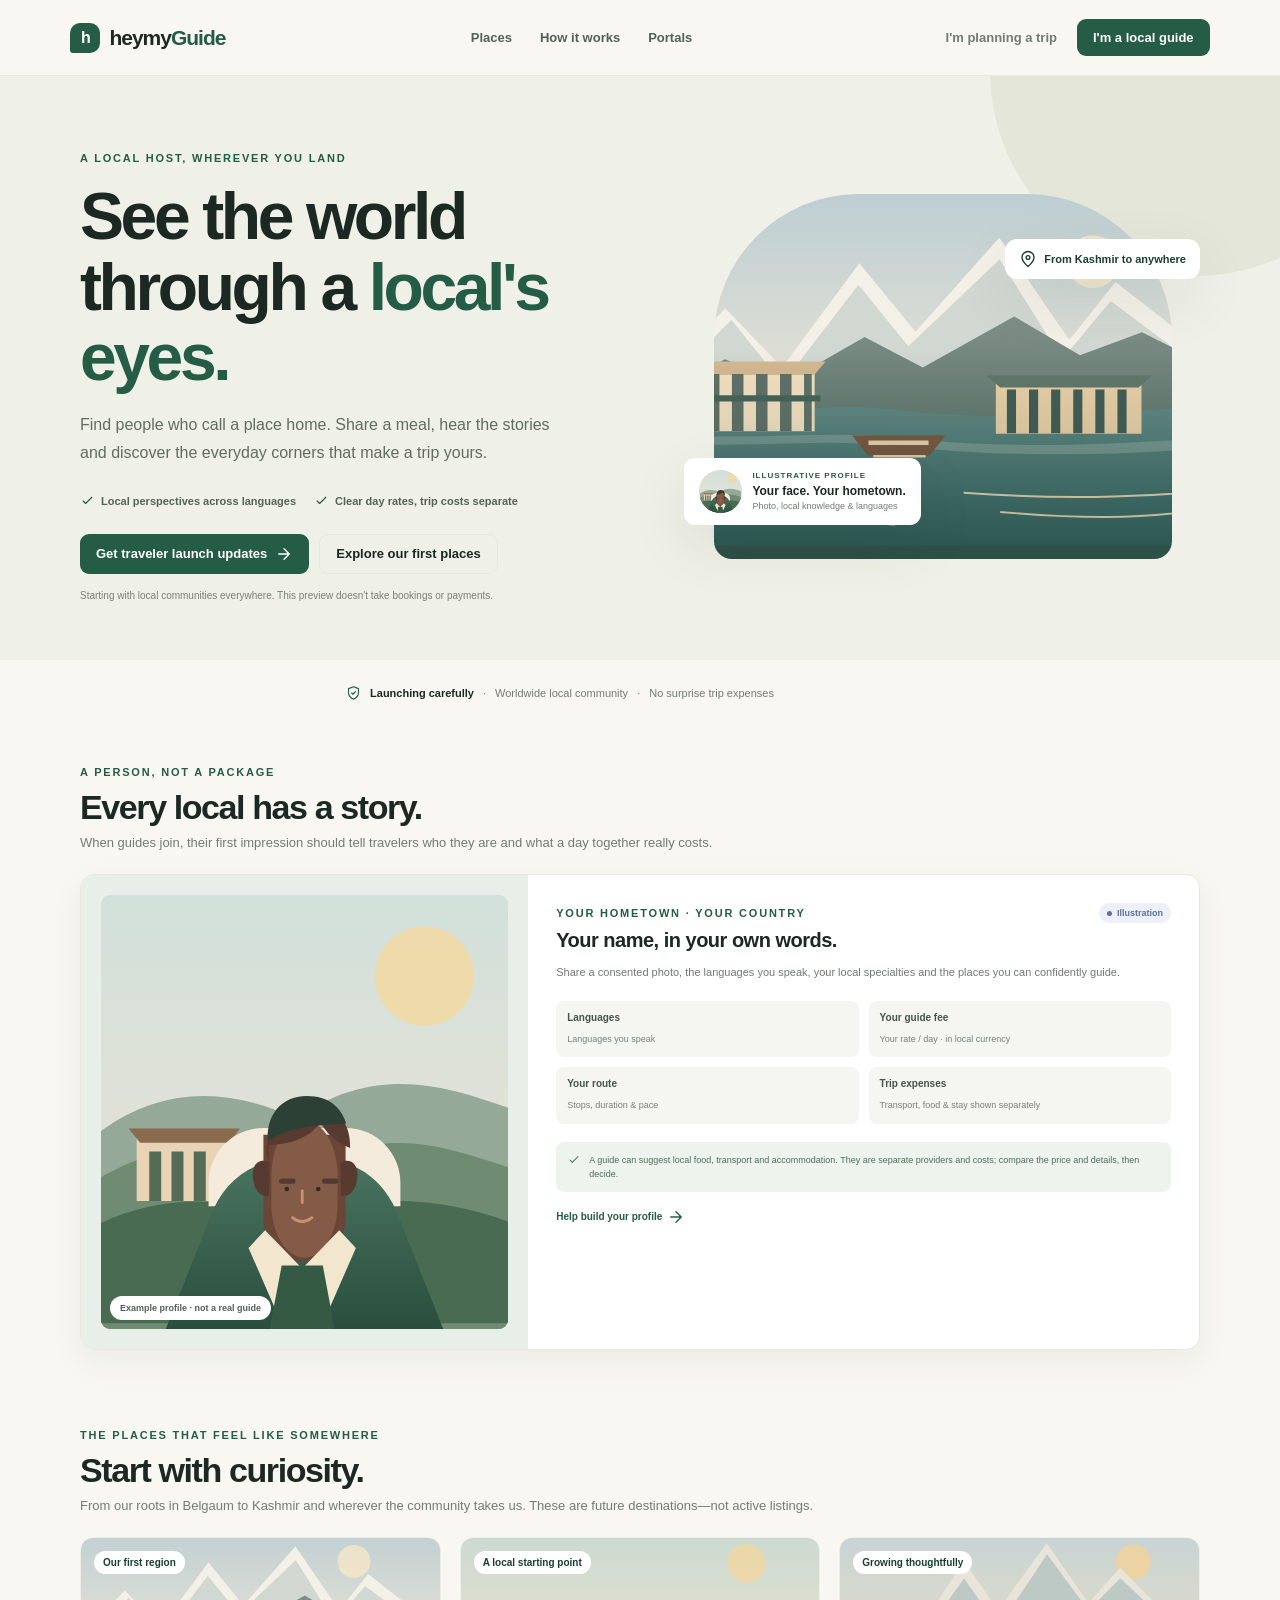
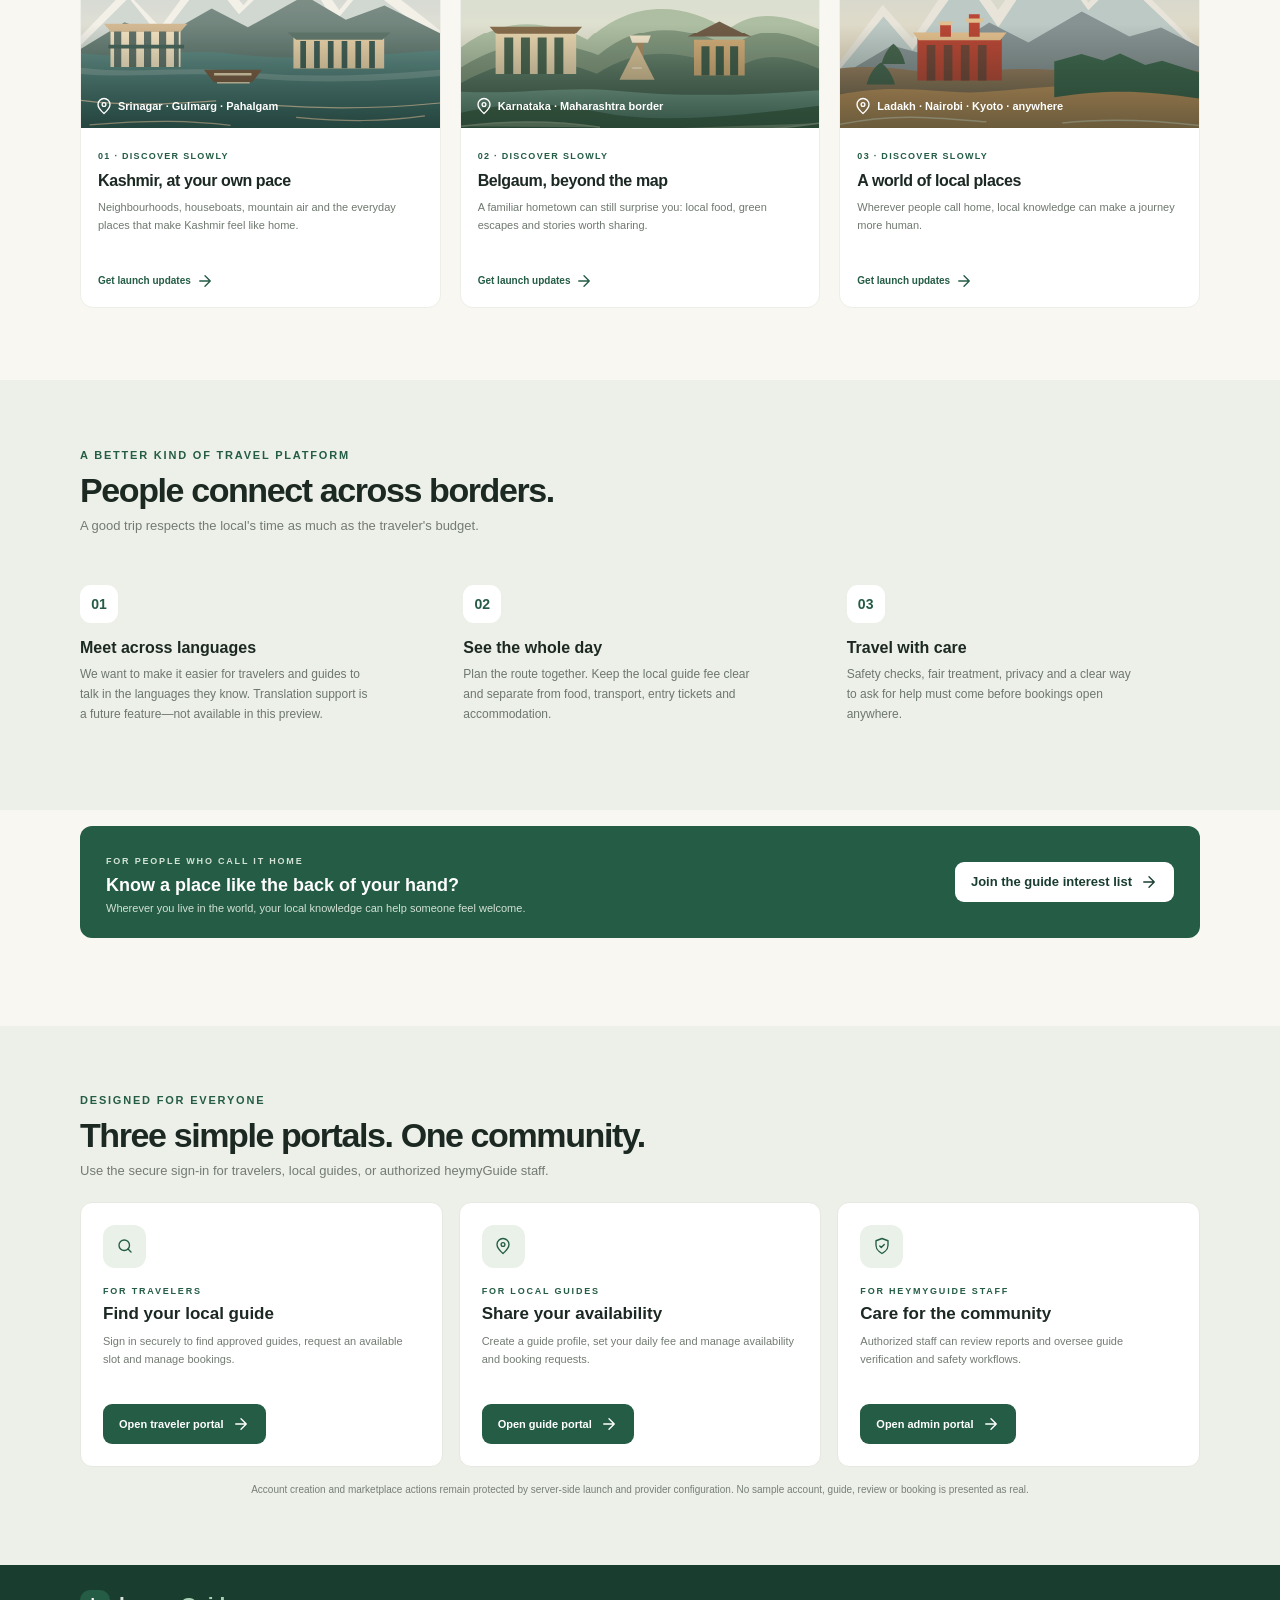
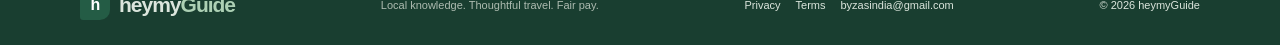
==== commit a0876ede: "Wire account-backed portal interfaces Replace illustrative portal buttons with the account-backed in" ====
--- a/public/index.html
+++ b/public/index.html
@@ -16,6 +16,7 @@
     <link rel="icon" href="data:image/svg+xml,%3Csvg xmlns='http://www.w3.org/2000/svg' viewBox='0 0 40 40'%3E%3Crect width='40' height='40' rx='12' fill='%23245c45'/%3E%3Ctext x='12' y='29' fill='white' font-family='Arial' font-size='29' font-weight='700'%3Eh%3C/text%3E%3C/svg%3E" />
     <title>heymyGuide — travel like you belong</title>
     <link rel="stylesheet" href="styles.css" />
+    <script src="marketplace-ui.js" defer></script>
     <script src="app.js" defer></script>
   </head>
   <body>
--- a/public/styles.css
+++ b/public/styles.css
@@ -448,6 +448,20 @@
 .readiness-card strong { display: block; color: #5d4c2b; }
 .readiness-card p { margin: 5px 0 0; }
 .modal .readiness-card + .btn { width: auto; }
+.portal-demo > .portal-module, .portal-demo > form.portal-module { margin: 0; }
+.portal-demo .form-group input, .portal-demo .form-group textarea, .portal-demo .form-group select { width: 100%; padding: 10px 11px; border: 1px solid var(--line); border-radius: 7px; background: white; color: var(--ink); font: inherit; font-size: 11px; }
+.portal-demo .location-select-grid { align-items: end; }
+.portal-demo [data-guide-results], .portal-demo [data-bookings], .portal-demo [data-experiences], .portal-demo [data-availability] { display: grid; gap: 9px; margin-top: 12px; }
+.portal-demo .portal-actions { display: flex; flex-wrap: wrap; gap: 8px; margin-top: 10px; }
+.portal-demo .portal-actions .btn { width: auto; margin: 0; }
+.portal-demo .booking-card > p { color: #647064; font-size: 10px; line-height: 1.6; }
+.portal-demo .inline-action { display: flex; flex-wrap: wrap; gap: 6px; align-items: center; }
+.portal-demo .inline-action input { width: 110px; padding: 8px; border: 1px solid var(--line); border-radius: 7px; }
+.portal-demo .local-guide-grid { display: grid; grid-template-columns: repeat(auto-fit, minmax(230px, 1fr)); gap: 10px; }
+.portal-demo .local-guide-result { min-width: 0; }
+.portal-demo .local-guide-result .btn { width: auto; }
+.portal-demo .portal-welcome { align-items: flex-start; }
+.portal-demo [data-portal-status] { margin: 10px 0; }
 .legal-page { padding: 48px 0 70px; }
 .legal-content { max-width: 780px; padding: 36px; border: 1px solid var(--line); border-radius: 14px; background: white; }
 .legal-content h1 { margin: 9px 0 12px; font: 800 clamp(30px, 5vw, 44px) "Manrope", sans-serif; letter-spacing: -1.7px; }
